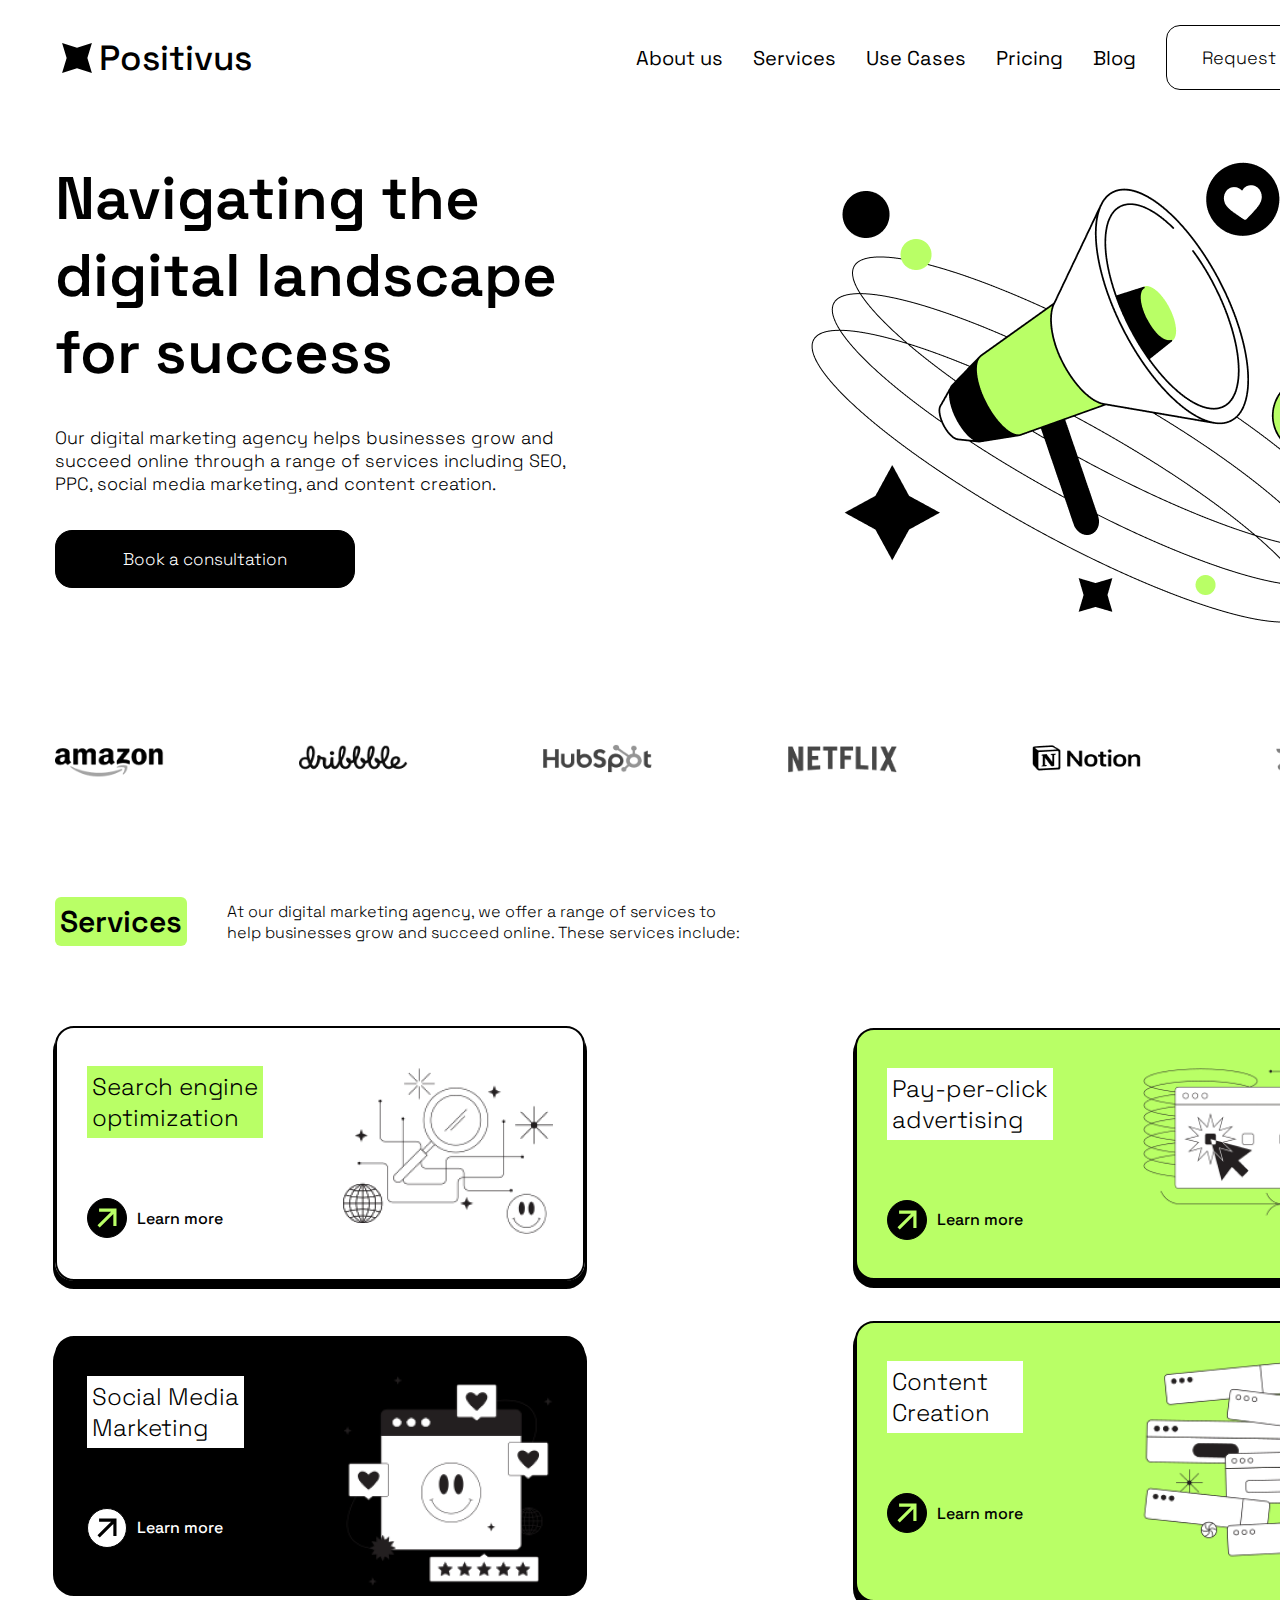
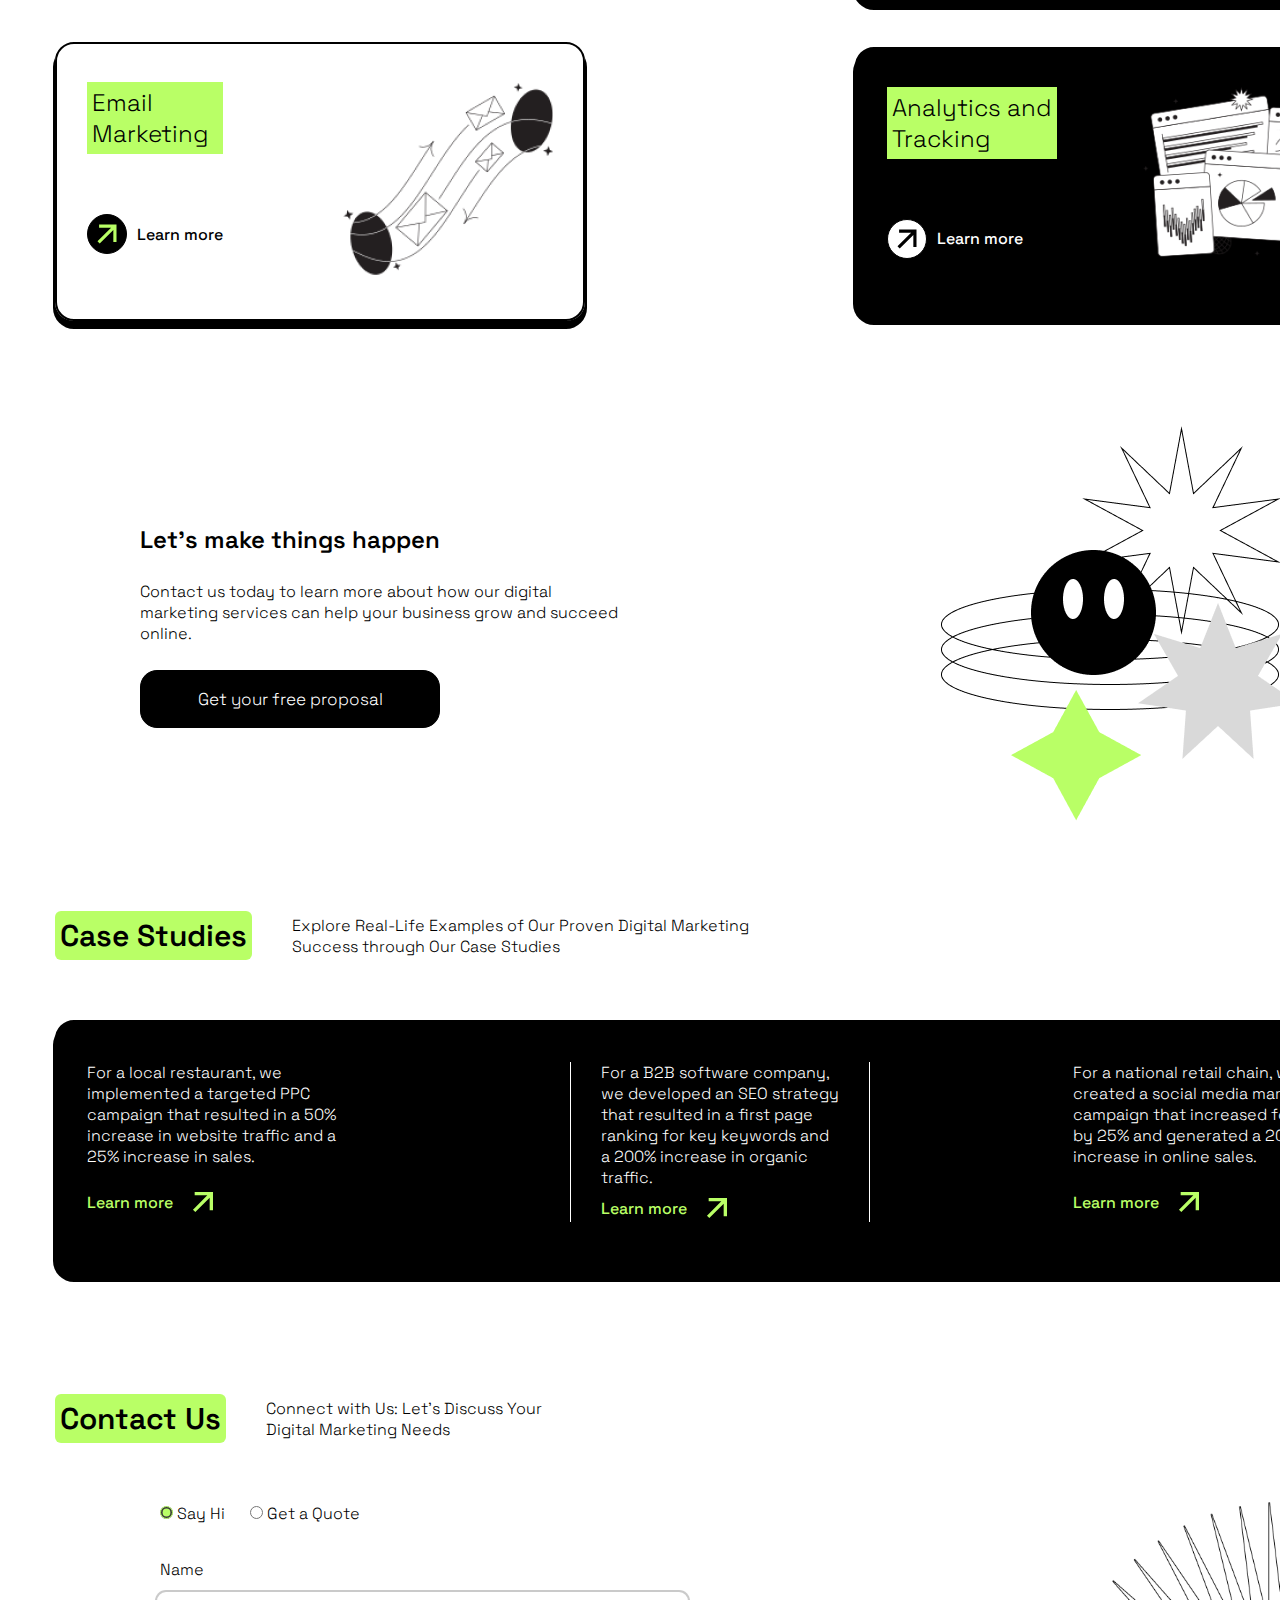
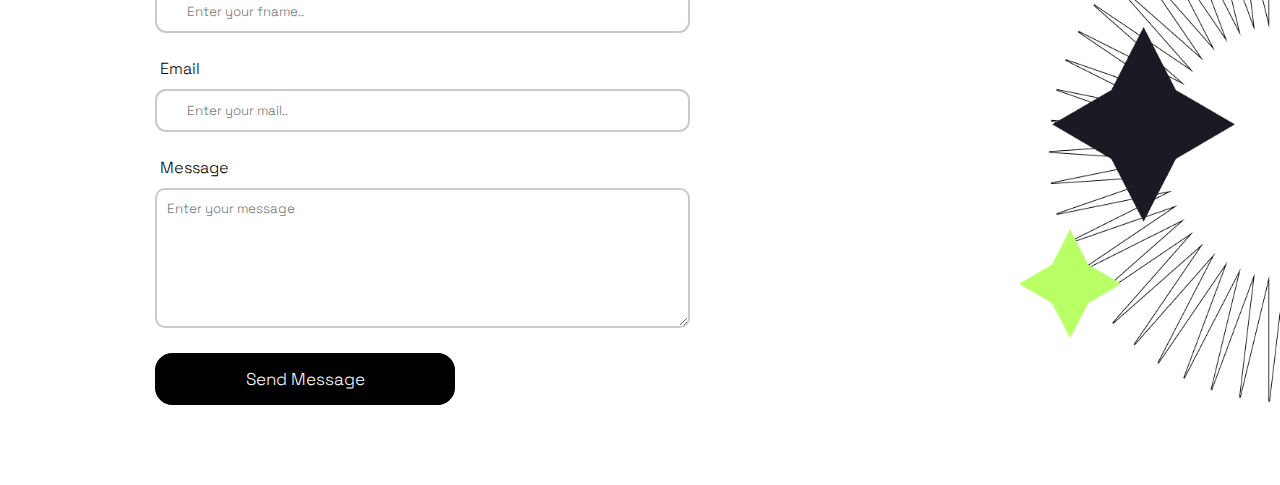
==== Css-task-2/index.html @ fca79519 "Today Created a static web design" ====
<!DOCTYPE html>
<html lang="en">
<head>
    <meta charset="UTF-8">
    <meta name="viewport" content="width=device-width, initial-scale=1.0">
    <title>Whitepeace</title>
    <link rel="stylesheet" href="./style.css">
</head>
<body>
    <main class="container">
    <header class="navbar">
        <div class="logo">
            <svg xmlns="http://www.w3.org/2000/svg" viewBox="0 0 24 24" fill="currentColor"><path d="M12 0.5L16 8L23.5 12L16 16L12 23.5L8 16L0.5 12L8 8L12 0.5Z"></path></svg>
            <h3>Positivus</h3></div>
    <nav class="nav-links">
        <a href="#about">About us</a>
        <a href="#services">Services</a>
        <a href="#casestudy">Use Cases</a>
        <a href="#">Pricing</a>
        <a href="#">Blog</a>
        <button class="nav-btn">Request a quote</button>
    </nav>
</header>
<section class="hero-section" id="about">
    <div class="hero-content">
        <h2>Navigating the <br> digital landscape <br> for success</h2>
        <p>Our digital marketing agency helps businesses grow and succeed online through a range of services including SEO, PPC, social media marketing, and content creation.</p>
        <button class="hero-btn">Book a consultation</button>
    </div>
    <div class="hero-img">
        <img src="./assets/Illustration.png" alt="reload-page">
    </div>
</section>
<section class="marquee-section">
<img src="./assets/Amazon.png" alt="reload-page">
<img src="./assets/dribble.png" alt="reload-page">
<img src="./assets/Hubspot.png" alt="reload-page">
<img src="./assets/Netflix.png" alt="reload-page">
<img src="./assets/Notion.png" alt="reload-page">
<img src="./assets/Zoom.png" alt="reload-page">
</section>
<section class="services-section"  id="services">
<div class="service-head">
    <h2>Services</h2>
    <h4>
        At our digital marketing agency, we offer a range of services to <br>
        help businesses grow and succeed online. These services include:
    </h4>
</div>  
<div class="service-card">
    <div class="card card-1">
        <div class="service-content">
            <h2>Search engine <br>
                optimization
            </h2>
            <div class="service-btns">
                <button class="service-btn"><svg xmlns="http://www.w3.org/2000/svg" viewBox="0 0 24 24" fill="#B9FF66" ><path d="M16.0037 9.41421L7.39712 18.0208L5.98291 16.6066L14.5895 8H7.00373V6H18.0037V17H16.0037V9.41421Z"></path></svg></button>
                <a href="#">Learn more</a>
            </div>
        </div>
        <div class="service-img">
            <img src="./assets/service-card-1.png" alt="reload-page">
        </div>
    </div>
    <div class="card card-2">
        <div class="service-content">
            <h2>Pay-per-click<br>
                advertising
            </h2>
            <div class="service-btns">
                <button class="service-btn"><svg xmlns="http://www.w3.org/2000/svg" viewBox="0 0 24 24" fill="#B9FF66" ><path d="M16.0037 9.41421L7.39712 18.0208L5.98291 16.6066L14.5895 8H7.00373V6H18.0037V17H16.0037V9.41421Z"></path></svg></button>
                <a href="#">Learn more</a>
            </div>
        </div>
        <div class="service-img">
            <img src="./assets/service-card-2.png" alt="reload-page">
        </div>
    </div>
    <div class="card card-3">
        <div class="service-content">
            <h2>Social Media<br>
                Marketing
            </h2>
            <div class="service-btns">
                <button class="service-btn"><svg xmlns="http://www.w3.org/2000/svg" viewBox="0 0 24 24" fill="black" ><path d="M16.0037 9.41421L7.39712 18.0208L5.98291 16.6066L14.5895 8H7.00373V6H18.0037V17H16.0037V9.41421Z"></path></svg></button>
                <a href="#">Learn more</a>
            </div>
        </div>
        <div class="service-img">
            <img src="./assets/service-card-3.png" alt="reload-page">
        </div>
    </div>
    <div class="card card-4">
        <div class="service-content">
            <h2>Content<br>
                Creation
            </h2>
            <div class="service-btns">
                <button class="service-btn"><svg xmlns="http://www.w3.org/2000/svg" viewBox="0 0 24 24" fill="#B9FF66" ><path d="M16.0037 9.41421L7.39712 18.0208L5.98291 16.6066L14.5895 8H7.00373V6H18.0037V17H16.0037V9.41421Z"></path></svg></button>
                <a href="#">Learn more</a>
            </div>
        </div>
        <div class="service-img">
            <img src="./assets/service-card-5.png" alt="reload-page">
        </div>
    </div>
    <div class="card card-5">
        <div class="service-content">
            <h2>Email<br>
                Marketing
            </h2>
            <div class="service-btns">
                <button class="service-btn"><svg xmlns="http://www.w3.org/2000/svg" viewBox="0 0 24 24" fill="#B9FF66" ><path d="M16.0037 9.41421L7.39712 18.0208L5.98291 16.6066L14.5895 8H7.00373V6H18.0037V17H16.0037V9.41421Z"></path></svg></button>
                <a href="#">Learn more</a>
            </div>
        </div>
        <div class="service-img">
            <img src="./assets/service-card-4.png" alt="reload-page">
        </div>
    </div>
    <div class="card card-6">
        <div class="service-content">
            <h2>Analytics and <br>
                Tracking
            </h2>
            <div class="service-btns">
                <button class="service-btn"><svg xmlns="http://www.w3.org/2000/svg" viewBox="0 0 24 24" ><path d="M16.0037 9.41421L7.39712 18.0208L5.98291 16.6066L14.5895 8H7.00373V6H18.0037V17H16.0037V9.41421Z"></path></svg></button>
                <a href="#">Learn more</a>
            </div>
        </div>
        <div class="service-img">
            <img src="./assets/service-card-6.png" alt="reload-page">
        </div>
    </div>
</div>  
</section>
<section class="proposal-section">
    <div class="proposal-content">
        <h2>Let’s make things happen</h2>
        <p>Contact us today to learn more about how our digital marketing services can help your business grow and succeed online.</p>
        <button class="proposal-btn">Get your free proposal</button>
    </div>
    <div class="proposal-img">
        <img src="./assets/proposal-img.png" alt="reload-page">
    </div>
</section>
<section class="case-study-section" id="casestudy">
    <div class="case-study-head">
        <h2>Case Studies</h2>
        <h4>
            Explore Real-Life Examples of Our Proven Digital Marketing <br>Success through Our Case Studies
        </h4>
    </div> 
    <div class="case-content">
            <div class="case case-1">
                <p>
                    For a local restaurant, we implemented a targeted PPC campaign that resulted in a 50% increase in website traffic and a 25% increase in sales.
                </p>
                <div class="case-btn-block">
                    <a href="#">Learn more</a>
                    <button class="case-btn"><svg xmlns="http://www.w3.org/2000/svg" viewBox="0 0 24 24" ><path d="M16.0037 9.41421L7.39712 18.0208L5.98291 16.6066L14.5895 8H7.00373V6H18.0037V17H16.0037V9.41421Z"></path></svg></button>
                </div>
            </div>
            <div class="case case-2">
                <p>
                    For a B2B software company, we developed an SEO strategy that resulted in a first page ranking for key keywords and a 200% increase in organic traffic.
                </p>
                <div class="case-btn-block">
                    <a href="#">Learn more</a>
                    <button class="case-btn"><svg xmlns="http://www.w3.org/2000/svg" viewBox="0 0 24 24" ><path d="M16.0037 9.41421L7.39712 18.0208L5.98291 16.6066L14.5895 8H7.00373V6H18.0037V17H16.0037V9.41421Z"></path></svg></button>
                </div>
            </div>
            <div class="case case-3">
                <p>
                    For a national retail chain, we created a social media marketing campaign that increased followers by 25% and generated a 20% increase in online sales.
                </p>
                <div class="case-btn-block">
                    <a href="#">Learn more</a>
                    <button class="case-btn"><svg xmlns="http://www.w3.org/2000/svg" viewBox="0 0 24 24" ><path d="M16.0037 9.41421L7.39712 18.0208L5.98291 16.6066L14.5895 8H7.00373V6H18.0037V17H16.0037V9.41421Z"></path></svg></button>
                </div>
            </div>
        </div>
    </div> 
</section>
<section class="contact-section">
    <div class="contact-content">
        <h2>Contact Us</h2>
        <h4>
            Connect with Us: Let's Discuss Your <br> Digital Marketing Needs
        </h4>
    </div> 
    <div class="form-box">
        <form action="" class="contact-form">
            <div class="radios-block">
                <label for="firstval">
                    <input type="radio" id="firstval" name="contact" checked>
                    Say Hi
                </label>
                <label for="secondval">
                    <input type="radio" id="secondval" name="contact">
                    Get a Quote
                </label>
            </div>
            <div class="fullname">
                <label for="firstname">Name</label>
                <input type="text" id="firstname" placeholder="Enter your fname.." required>
            </div>
            <div class="Email">
                <label for="email">Email</label>
                <input type="email" id="email" placeholder="Enter your mail.." required>
            </div>
            <div class="Message">
                <label for="message">Message</label>
                <textarea name="" cols="30" rows="10" placeholder="Enter your message" id="message" required></textarea >
            </div>
            <button type="submit" class="submit-btn">Send Message</button>
        </form>
        <div class="contact-img">
            <img src="./assets/Contact.png" alt="reload-page">
        </div>
    </div>
</section>
    </main>
</body>
</html>
---- Css-task-2/style.css ----
@import url('https://fonts.googleapis.com/css2?family=Space+Grotesk:wght@300..700&display=swap');

*{
    margin: 0;
    padding: 0;
    box-sizing: border-box;
    font-family: "Space Grotesk", serif;
    font-optical-sizing: auto;
    font-weight: 300;
    font-style: normal;
}

html,body{
    height: 100%;
    width: 100%;
    scroll-behavior: smooth;
}

.container{
    height: auto;
    width: 1440px;
    background-color: #2e2e2e;
    position: relative;
    margin: 0 auto;
}

/* ----- header section css ---------------- */

.navbar{
    position: static;
    top: 0;
    padding: 25px 55px;
    display: flex;
    justify-content: space-between;
    align-items: center;
    background-color: white;
    z-index: 100;
    content: "";
}

.logo{
    display: flex;
    align-items: center;
}

.logo svg{
    transform: rotate(45deg);
    width: 44px;
    height: 44px;
}

.logo h3{
    font-weight: 500;
    font-size: 35px;
}

.nav-links{
    display: flex;
    column-gap: 30px;
    align-items: center;
}

.nav-links a{
    text-decoration: none;
    color: black;
    font-weight: 400;
    cursor: pointer;
    position: relative;
    font-size: 20px;
}

.nav-links .nav-btn{
    cursor: pointer;
    outline: none;
    padding: 20px 35px;
    border-radius: 14px;
    border: 1px solid black;
    font-size: 18px;
    transition: 0.3s;
    background-color: transparent;
}

.nav-btn:hover{
    background-color: black;
    color: white;
}

.nav-links a:after{
    position: absolute;
    bottom: -15px;
    left: 0;
    content: '';
    height: 3px;
    width: 0;
    background-color: black;
    margin-top: 17px;
    border-radius: 13px;
}

.nav-links a:hover::after{
    animation: forwardline 0.3s ease forwards;
    width: 100%;
}

@keyframes forwardline {
0%{
    width: 0;
}
100%{
    width: 100%;
}
}

/* ----- hero section css ---------------- */

.hero-section{
    position: relative;
    padding: 35px 55px;
    background-color:white;
    display: flex;
    justify-content: space-between;
    align-items: flex-start;
    column-gap: 10px;
    flex-wrap: wrap;
}

.hero-content{
    /* border: 1px solid red; */
    display: flex;
    flex-direction: column;
    row-gap:35px;
    width: 40vw;
    padding-top: 10px;
}

.hero-content h2{
    font-size: 60px;
    font-weight: 600;
}

.hero-content p{
    font-size: 18px;
}

.hero-img{
    width: 31vw;
    display: flex;
    align-items: flex-start;
    justify-content: flex-end;
}

.hero-btn{
    cursor: pointer;
    outline: none;
    padding: 17px 20px;
    border-radius: 17px;
    border: 1px solid black;
    font-size: 17px;
    transition: 0.3s;
    background-color: black;
    color: white;
    width: 300px;
}

.hero-btn:hover{
    background-color: white;
    color: black;
}

/* ----- marquee section css ---------------- */

.marquee-section{
    position: relative;
    display: flex;
    padding:35px 55px ;
    justify-content: space-between;
    align-items: center;
    background-color:white
}

.marquee-section img{
    width: 8.5vw;
    filter: grayscale(1);
}

/* ----- services section css ---------------- */

.services-section{
    padding: 80px 55px 20px 55px;
    background-color: white;
}

.service-head{
    display: flex;
    justify-content: flex-start;
    column-gap: 40px;
    align-items: center;
}

.service-head > h2:first-child{
    background-color: #B9FF66;
    padding: 5px;
    border-radius: 6px;
    font-size: 30px;
    font-weight: 600;
}

.service-card{
    padding: 80px 0;
    display: flex;
    justify-content: space-between;
    align-items: center;
    flex-wrap: wrap;
    row-gap: 40px;
}

.card{
        padding: 38px 30px;
        width: 530px;
        border-radius: 19px;
        display: flex;
        justify-content: space-between;
        align-items: flex-start;
        border: 2px solid black;
        column-gap: 50px;
        box-shadow: 0px 6px 0px 2px rgba(0,0,0,1);
}

.service-content h2{
    background-color: #B9FF66;
    padding: 5px;
}

.service-btns{
    margin-top: 60px;
    display: flex;
    justify-content: flex-start;
    align-items: center;
    column-gap: 10px;
}

.service-btn{
    border-radius: 50%;
    background-color: #000000;
    color: #B9FF66;
    height: 40px;
    width: 40px;
    border: 1px solid black;
}

.service-btn:hover svg{
    background-color: #B9FF66;
    fill: #000000;
    border-radius: 50%;
    z-index: 20;
}

.service-btns a {
    color: black;
    text-decoration: none;
    font-weight: 500;
}

.service-btns a:hover{
    text-decoration: underline;
}

.card-2{
    background-color: #B9FF66;
}

.card-2 .service-content h2{ 
    background-color: white;
    color: black;
}

.card-3{
    background-color: #000000;
}

.card-3 .service-content h2{ 
    background-color: white;
    color: black;
}

.card-3 .service-btns .service-btn{
    background-color: white;
    fill: black;
    color: #000000;
}

.card-3 .service-btns .service-btn:hover svg{
    background-color: black;
    fill:white;
}

.card-3  .service-btns a {
    color: white
}

.card-3 .service-btns a:hover{
    text-decoration: underline;
}

.card-3 .service-img {
    height:170px;
}

.card-4{
    background-color: #B9FF66;
}

.card-4 .service-content h2{ 
    background-color: white;
    color: black;
}


.card-6{
    background-color: #000000;
}

.card-6 .service-content h2{ 
    background-color: #B9FF66;
    color: black;
}

.card-6 .service-btns .service-btn{
    background-color: white;
    fill: black;
    color: #000000;
}

.card-6 .service-btns .service-btn:hover svg{
    background-color: black;
    fill:white;
}

.card-6  .service-btns a {
    color: white
}

.card-6 .service-btns a:hover{
    text-decoration: underline;
}

.card-6 .service-img {
    height:190px;
}

/* ----- proposal section css ---------------- */

.proposal-section{
    padding: 5px 140px;
    display: flex;
    justify-content: space-between;
    align-items: center;
    flex-wrap: wrap;
    background-color: white;
}

.proposal-content{
    width: 520px;
    display: flex;
    row-gap: 26px;
    flex-direction: column;
    align-items:flex-start;
}

.proposal-content h2{
    font-weight: 600;
}

.proposal-content p{
    padding-right: 30px;
}

.proposal-btn{
    cursor: pointer;
    outline: none;
    padding: 17px 20px;
    border-radius: 17px;
    border: 1px solid black;
    font-size: 17px;
    transition: 0.3s;
    background-color: black;
    color: white;
    width: 300px;
}

.proposal-btn:hover{
    background-color: white;
    color: black;
}

/* ----- case-study section css ---------------- */

.case-study-section{
    padding: 80px 55px 40px 55px;
    background-color: white;
    width: 100%;
}

.case-study-head{
    display: flex;
    justify-content: flex-start;
    column-gap: 40px;
    align-items: center;
}

.case-study-head > h2:first-child{
    background-color: #B9FF66;
    padding: 5px;
    border-radius: 6px;
    font-size: 30px;
    font-weight: 600;
}


.case-study-section .case-content{
    margin-top: 60px;
    padding: 40px 30px 50px 30px;
    width: 100%;
    border-radius: 19px;
    display: flex;
    justify-content: space-between;
    align-items: flex-start;
    border: 2px solid black;
    background-color: #000000;
    column-gap: 10px;
    box-shadow: 0px 6px 0px 2px rgba(0,0,0,1);
    flex-wrap: wrap;
}

.case{
    height: 160px;
    width: 280px;
    display: flex;
    flex-direction: column;
    align-items: flex-start;
    justify-content: space-between;
}

.case p{
    color: white;
}

.case-btn-block{
    display: flex;
    justify-content: flex-start;
    align-items: center;
    column-gap: 10px;
    align-self: flex-start;
}

.case-btn-block .case-btn{
    height: 40px;
    width: 40px;
    background-color: transparent;
    border: none;
    outline: none;
}

.case-btn-block .case-btn svg {
    fill: #B9FF66;
}


.case-btn-block .case-btn:hover svg{
    fill: white;
}

.case-btn-block a {
    color:#B9FF66;
    text-decoration: none;
    font-weight: 500;
}

.case-btn-block a:hover{
    text-decoration: underline;
    color: white;
}

.case-2 {
    width: 300px;
    padding: 0px 30px;
    border-left: 1px solid white;
    border-right: 1px solid white;
}

/* ----- contact section css ---------------- */

.contact-section
{
    padding: 80px 55px 20px 55px;
    background-color: white;
}

.contact-content{
    display: flex;
    justify-content: flex-start;
    column-gap: 40px;
    align-items: center;
}

.contact-content > h2{
    background-color: #B9FF66;
    padding: 5px;
    border-radius: 6px;
    font-size: 30px;
    font-weight: 600;
}

.form-box{
    width: 100%;
    padding: 30px 70px;
    display: flex;
    justify-content: space-between;
    align-items: center;
    flex-wrap: wrap;
    background-color: white;
}

.contact-form{
    padding: 30px;
    display: flex;
    flex-direction: column;
    row-gap: 25px;
    width: 50%;
}

.radios-block{
    display: flex;
    width: 100%;
    align-items: flex-start;
    column-gap: 20px;
}

label input {
    accent-color: #B9FF66;
}

label{
    margin-bottom: 10px;
    margin-left: 5px;
}

.fullname,.Email,.Message{
    width: 100%;
}


input[type='text']{
    padding: 11px 30px;
    border-radius: 11px;
    outline: none;
    border:2.5px solid rgba(128, 128, 128, 0.418);
    width: 100%;
    margin-top: 10px;
}

input[type='email']{
    padding: 11px 30px;
    border-radius: 11px;
    outline: none;
    border:2.5px solid rgba(128, 128, 128, 0.418);
    width: 100%;
    margin-top: 10px;
}

.Message{
    display: flex;
    flex-direction: column;
}

#message{
    height: 140px;
    padding: 10px;
    border:2.5px solid rgba(128, 128, 128, 0.418);
    outline: none;
    border-radius: 10px;
}

.submit-btn{
    cursor: pointer;
    outline: none;
    padding: 14px 20px;
    border-radius: 17px;
    border: 1px solid black;
    font-size: 17px;
    transition: 0.3s;
    background-color: black;
    color: white;
    width: 300px;
}

.submit-btn:hover{
    background-color: white;
    color: black;
}

.contact-img{
    width: 40%;
    /* border: 2px solid red; */
}

.contact-img img{
    margin-left: 180px;
    height: 500px;
    width: 500px;
}
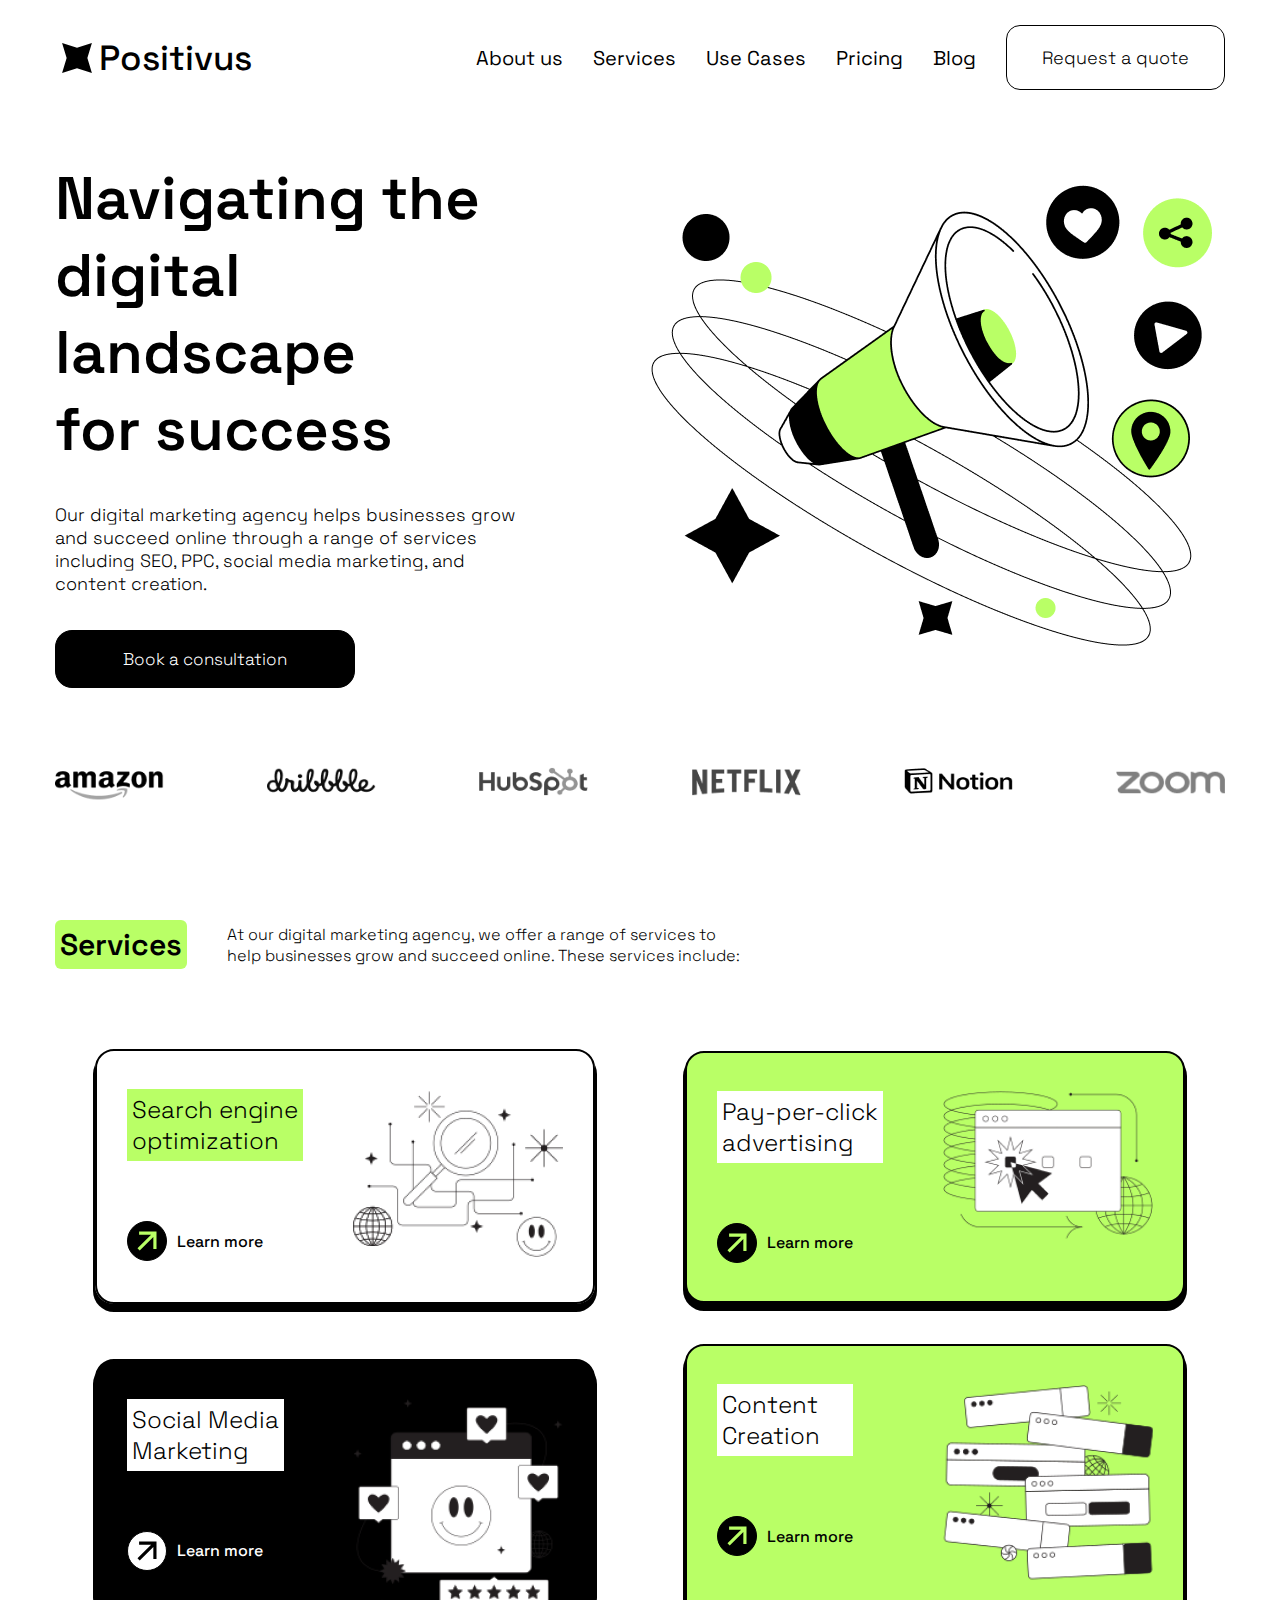
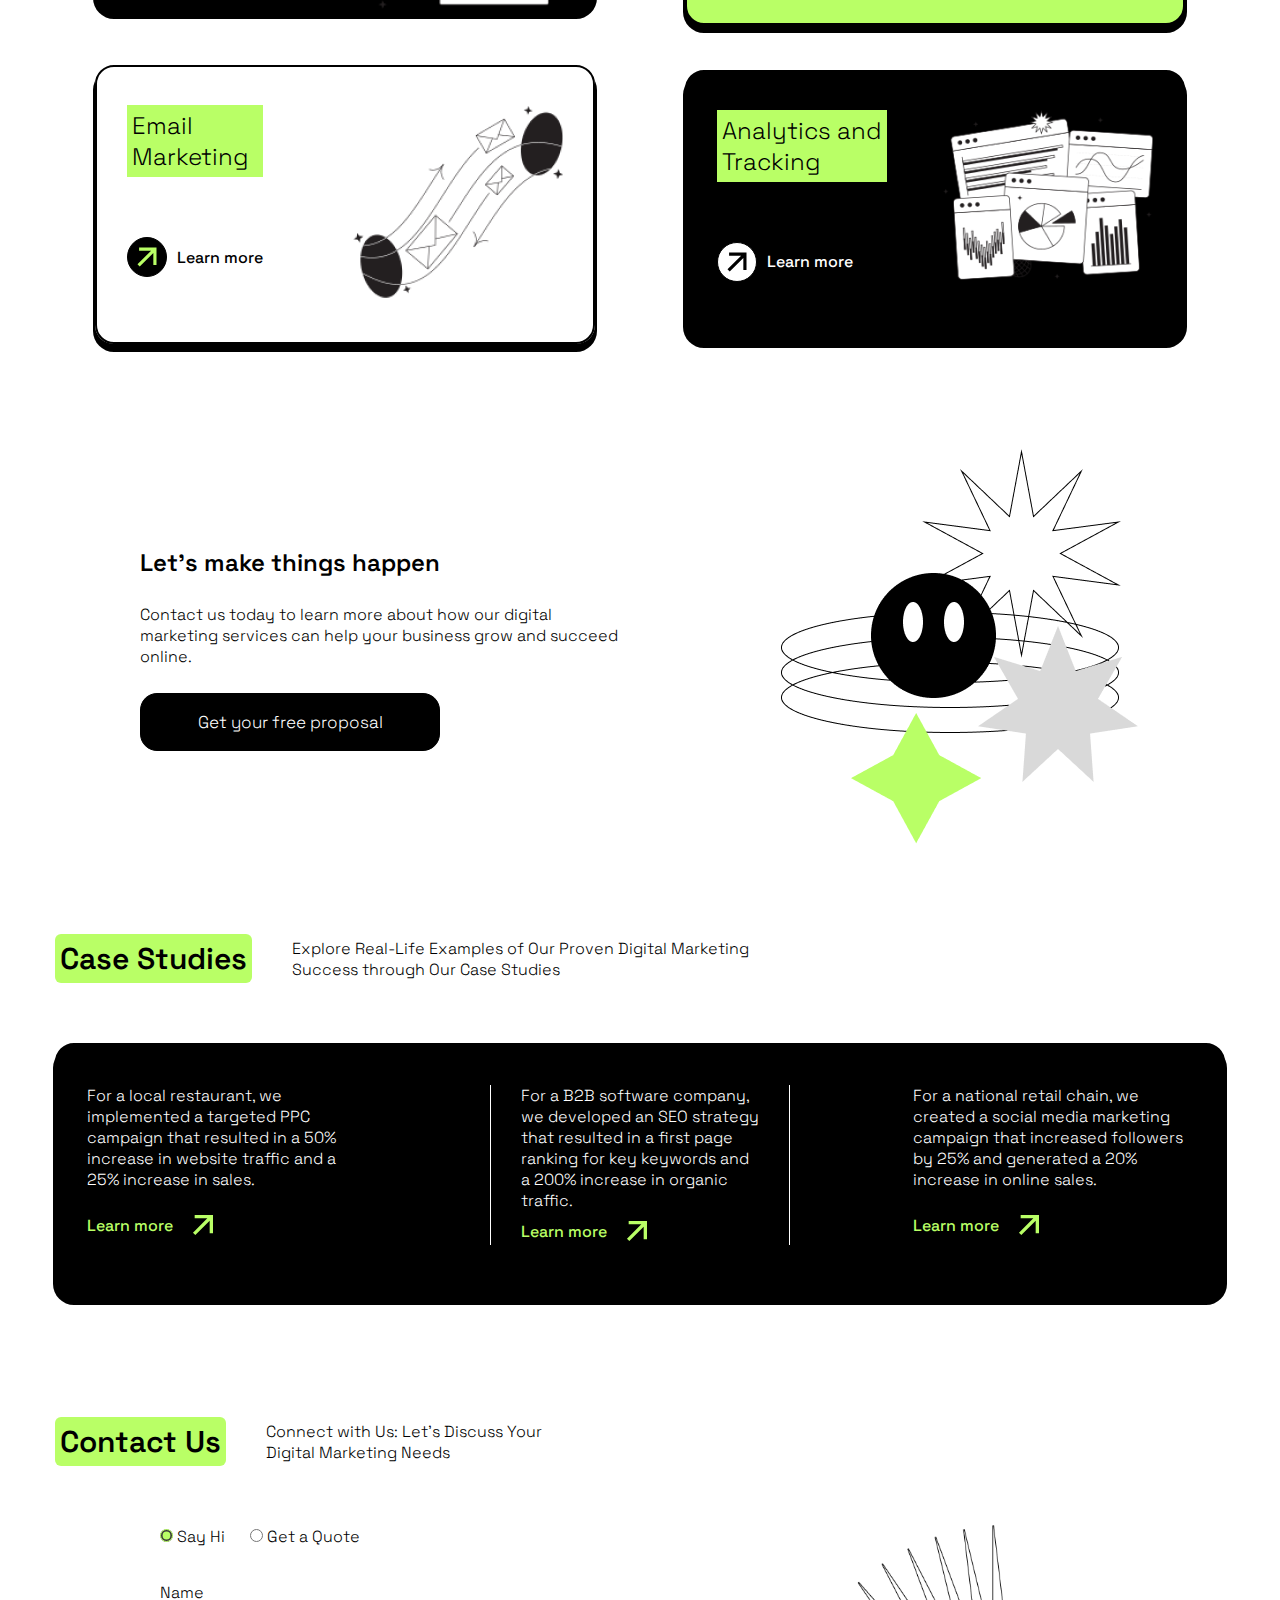
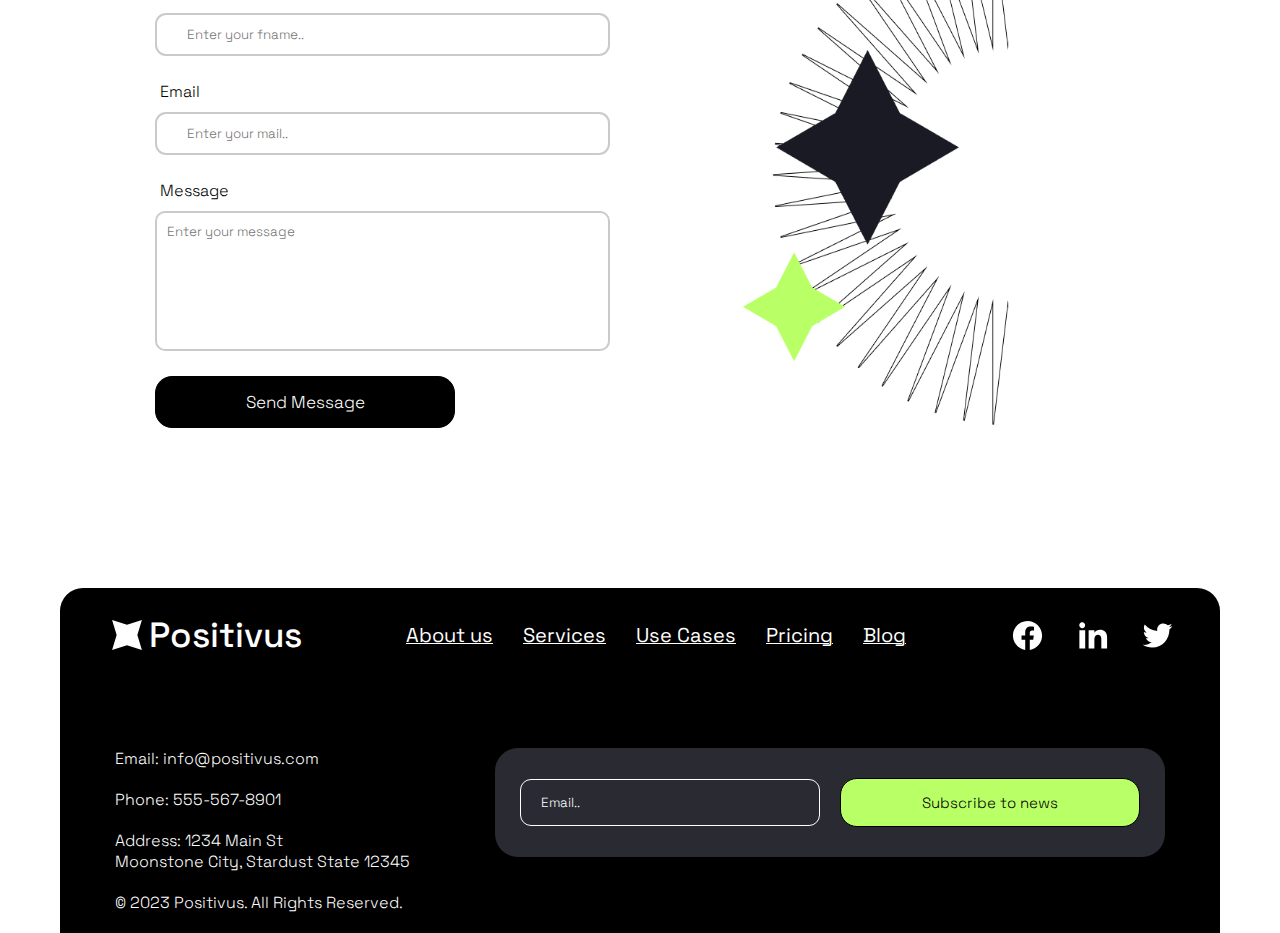
==== commit 6841217e: "today i make site responsive" ====
--- a/Css-task-2/index.html
+++ b/Css-task-2/index.html
@@ -19,6 +19,7 @@
         <a href="#">Pricing</a>
         <a href="#">Blog</a>
         <button class="nav-btn">Request a quote</button>
+        <svg xmlns="http://www.w3.org/2000/svg" viewBox="0 0 24 24" fill="currentColor"><path d="M3 4H21V6H3V4ZM9 11H21V13H9V11ZM3 18H21V20H3V18Z"></path></svg>
     </nav>
 </header>
 <section class="hero-section" id="about">
@@ -211,7 +212,7 @@
             </div>
             <div class="Message">
                 <label for="message">Message</label>
-                <textarea name="" cols="30" rows="10" placeholder="Enter your message" id="message" required></textarea >
+                <textarea name="" cols="30" rows="10" placeholder="Enter your message" id="message" required ></textarea >
             </div>
             <button type="submit" class="submit-btn">Send Message</button>
         </form>
@@ -220,6 +221,49 @@
         </div>
     </div>
 </section>
+<footer class="footer-section">
+    <div class="footer-content">
+        <div class="footer-link-block">
+                <div class="logo">
+                    <svg xmlns="http://www.w3.org/2000/svg" viewBox="0 0 24 24" fill="currentColor"><path d="M12 0.5L16 8L23.5 12L16 16L12 23.5L8 16L0.5 12L8 8L12 0.5Z"></path></svg>
+                    <h3>Positivus</h3>
+                </div>
+                <nav class="footer-links">
+                    <a href="#about">About us</a>
+                    <a href="#services">Services</a>
+                    <a href="#casestudy">Use Cases</a>
+                    <a href="#">Pricing</a>
+                    <a href="#">Blog</a>
+                </nav>
+                <div class="footer-media">
+                    <svg xmlns="http://www.w3.org/2000/svg" viewBox="0 0 24 24" fill="currentColor"><path d="M12.001 2C6.47813 2 2.00098 6.47715 2.00098 12C2.00098 16.9913 5.65783 21.1283 10.4385 21.8785V14.8906H7.89941V12H10.4385V9.79688C10.4385 7.29063 11.9314 5.90625 14.2156 5.90625C15.3097 5.90625 16.4541 6.10156 16.4541 6.10156V8.5625H15.1931C13.9509 8.5625 13.5635 9.33334 13.5635 10.1242V12H16.3369L15.8936 14.8906H13.5635V21.8785C18.3441 21.1283 22.001 16.9913 22.001 12C22.001 6.47715 17.5238 2 12.001 2Z"></path></svg>
+                    <svg xmlns="http://www.w3.org/2000/svg" viewBox="0 0 24 24" fill="currentColor"><path d="M6.94048 4.99993C6.94011 5.81424 6.44608 6.54702 5.69134 6.85273C4.9366 7.15845 4.07187 6.97605 3.5049 6.39155C2.93793 5.80704 2.78195 4.93715 3.1105 4.19207C3.43906 3.44699 4.18654 2.9755 5.00048 2.99993C6.08155 3.03238 6.94097 3.91837 6.94048 4.99993ZM7.00048 8.47993H3.00048V20.9999H7.00048V8.47993ZM13.3205 8.47993H9.34048V20.9999H13.2805V14.4299C13.2805 10.7699 18.0505 10.4299 18.0505 14.4299V20.9999H22.0005V13.0699C22.0005 6.89993 14.9405 7.12993 13.2805 10.1599L13.3205 8.47993Z"></path></svg>
+                    <svg xmlns="http://www.w3.org/2000/svg" viewBox="0 0 24 24" fill="currentColor"><path d="M22.2125 5.65605C21.4491 5.99375 20.6395 6.21555 19.8106 6.31411C20.6839 5.79132 21.3374 4.9689 21.6493 4.00005C20.8287 4.48761 19.9305 4.83077 18.9938 5.01461C18.2031 4.17106 17.098 3.69303 15.9418 3.69434C13.6326 3.69434 11.7597 5.56661 11.7597 7.87683C11.7597 8.20458 11.7973 8.52242 11.8676 8.82909C8.39047 8.65404 5.31007 6.99005 3.24678 4.45941C2.87529 5.09767 2.68005 5.82318 2.68104 6.56167C2.68104 8.01259 3.4196 9.29324 4.54149 10.043C3.87737 10.022 3.22788 9.84264 2.64718 9.51973C2.64654 9.5373 2.64654 9.55487 2.64654 9.57148C2.64654 11.5984 4.08819 13.2892 6.00199 13.6731C5.6428 13.7703 5.27232 13.8194 4.90022 13.8191C4.62997 13.8191 4.36771 13.7942 4.11279 13.7453C4.64531 15.4065 6.18886 16.6159 8.0196 16.6491C6.53813 17.8118 4.70869 18.4426 2.82543 18.4399C2.49212 18.4402 2.15909 18.4205 1.82812 18.3811C3.74004 19.6102 5.96552 20.2625 8.23842 20.2601C15.9316 20.2601 20.138 13.8875 20.138 8.36111C20.138 8.1803 20.1336 7.99886 20.1256 7.81997C20.9443 7.22845 21.651 6.49567 22.2125 5.65605Z"></path></svg>
+                </div>
+        </div>
+        <div class="footer-info-block">
+            <div class="footer-info">
+                <p>
+                    Email: info@positivus.com
+                </p>
+                <p>
+                    Phone: 555-567-8901
+                </p>
+                <p>
+                    Address: 1234 Main St <br>
+                    Moonstone City, Stardust State 12345
+                </p>
+                <p>
+                    © 2023 Positivus. All Rights Reserved.
+                </p>
+            </div>
+            <div class="footer-form">
+                <input type="email" placeholder="Email..">
+                <button type="submit" class="footer-btn">Subscribe to news</button>
+            </div>
+        </div>
+    </div>
+</footer>
     </main>
 </body>
 </html>--- a/Css-task-2/style.css
+++ b/Css-task-2/style.css
@@ -1,611 +1,1494 @@
-@import url('https://fonts.googleapis.com/css2?family=Space+Grotesk:wght@300..700&display=swap');
-
-*{
-    margin: 0;
-    padding: 0;
-    box-sizing: border-box;
-    font-family: "Space Grotesk", serif;
-    font-optical-sizing: auto;
-    font-weight: 300;
-    font-style: normal;
-}
-
-html,body{
+@import url("https://fonts.googleapis.com/css2?family=Space+Grotesk:wght@300..700&display=swap");
+
+* {
+  margin: 0;
+  padding: 0;
+  box-sizing: border-box;
+  font-family: "Space Grotesk", serif;
+  font-optical-sizing: auto;
+  font-weight: 300;
+  font-style: normal;
+}
+
+html,
+body {
+  height: 100%;
+  width: 100%;
+  scroll-behavior: smooth;
+}
+
+.container {
+  height: auto;
+  max-width: 1440px;
+  position: relative;
+  margin: 0 auto;
+}
+
+/* ----- header section css ---------------- */
+
+.navbar {
+  position: sticky;
+  top: 0;
+  padding: 25px 55px;
+  display: flex;
+  justify-content: space-between;
+  align-items: center;
+  background-color: white;
+  z-index: 100;
+  content: "";
+}
+
+.logo {
+  display: flex;
+  align-items: center;
+}
+
+.logo svg {
+  transform: rotate(45deg);
+  width: 44px;
+  height: 44px;
+}
+
+.logo h3 {
+  font-weight: 500;
+  font-size: 35px;
+}
+
+.nav-links {
+  display: flex;
+  column-gap: 30px;
+  align-items: center;
+}
+
+.nav-links a {
+  text-decoration: none;
+  color: black;
+  font-weight: 400;
+  cursor: pointer;
+  position: relative;
+  font-size: 20px;
+}
+
+.nav-links .nav-btn {
+  cursor: pointer;
+  outline: none;
+  padding: 20px 35px;
+  border-radius: 14px;
+  border: 1px solid black;
+  font-size: 18px;
+  transition: 0.3s;
+  background-color: transparent;
+}
+
+.nav-btn:hover {
+  background-color: black;
+  color: white;
+}
+
+.nav-links svg {
+  width: 44px;
+  height: 44px;
+  display: none;
+}
+
+.nav-links a:after {
+  position: absolute;
+  bottom: -15px;
+  left: 0;
+  content: "";
+  height: 3px;
+  width: 0;
+  background-color: black;
+  margin-top: 17px;
+  border-radius: 13px;
+}
+
+.nav-links a:hover::after {
+  animation: forwardline 0.3s ease forwards;
+  width: 100%;
+}
+
+@keyframes forwardline {
+  0% {
+    width: 0;
+  }
+  100% {
+    width: 100%;
+  }
+}
+
+/* ----- hero section css ---------------- */
+
+.hero-section {
+  position: relative;
+  padding: 35px 55px;
+  background-color: white;
+  display: flex;
+  justify-content: space-between;
+  align-items: flex-start;
+  column-gap: 20px;
+  flex-wrap: wrap-reverse;
+  width: 100%;
+}
+
+.hero-content {
+  /* border: 1px solid red; */
+  display: flex;
+  flex-direction: column;
+  row-gap: 35px;
+  width: 40%;
+  padding-top: 10px;
+}
+
+.hero-content h2 {
+  font-size: 60px;
+  font-weight: 600;
+}
+
+.hero-content p {
+  font-size: 18px;
+}
+
+.hero-img {
+  width: 35%;
+  display: flex;
+  align-items: flex-start;
+  justify-content: flex-end;
+}
+
+.hero-btn {
+  cursor: pointer;
+  outline: none;
+  padding: 17px 20px;
+  border-radius: 17px;
+  border: 1px solid black;
+  font-size: 17px;
+  transition: 0.3s;
+  background-color: black;
+  color: white;
+  width: 300px;
+}
+
+.hero-btn:hover {
+  background-color: white;
+  color: black;
+}
+
+/* ----- marquee section css ---------------- */
+
+.marquee-section {
+  position: relative;
+  display: flex;
+  padding: 35px 55px;
+  justify-content: space-between;
+  align-items: center;
+  background-color: white;
+}
+
+.marquee-section img {
+  width: 8.5vw;
+  filter: grayscale(1);
+}
+
+/* ----- services section css ---------------- */
+
+.services-section {
+  padding: 80px 55px 20px 55px;
+  background-color: white;
+}
+
+.service-head {
+  display: flex;
+  justify-content: flex-start;
+  column-gap: 40px;
+  align-items: center;
+}
+
+.service-head > h2:first-child {
+  background-color: #b9ff66;
+  padding: 5px;
+  border-radius: 6px;
+  font-size: 30px;
+  font-weight: 600;
+}
+
+.service-card {
+  padding: 80px 0;
+  display: flex;
+  justify-content: center;
+  column-gap: 10vh;
+  align-items: center;
+  flex-wrap: wrap;
+  row-gap: 40px;
+}
+
+.card {
+  padding: 38px 30px;
+  width: 500px;
+  border-radius: 19px;
+  display: flex;
+  justify-content: space-between;
+  align-items: flex-start;
+  border: 2px solid black;
+  column-gap: 50px;
+  box-shadow: 0px 6px 0px 2px rgba(0, 0, 0, 1);
+}
+
+.service-content h2 {
+  background-color: #b9ff66;
+  padding: 5px;
+}
+
+.service-btns {
+  margin-top: 60px;
+  display: flex;
+  justify-content: flex-start;
+  align-items: center;
+  column-gap: 10px;
+}
+
+.service-btn {
+  border-radius: 50%;
+  background-color: #000000;
+  color: #b9ff66;
+  height: 40px;
+  width: 40px;
+  border: 1px solid black;
+}
+
+.service-btn:hover svg {
+  background-color: #b9ff66;
+  fill: #000000;
+  border-radius: 50%;
+  z-index: 20;
+}
+
+.service-btns a {
+  color: black;
+  text-decoration: none;
+  font-weight: 500;
+}
+
+.service-btns a:hover {
+  text-decoration: underline;
+}
+
+.card-2 {
+  background-color: #b9ff66;
+}
+
+.card-2 .service-content h2 {
+  background-color: white;
+  color: black;
+}
+
+.card-3 {
+  background-color: #000000;
+}
+
+.card-3 .service-content h2 {
+  background-color: white;
+  color: black;
+}
+
+.card-3 .service-btns .service-btn {
+  background-color: white;
+  fill: black;
+  color: #000000;
+}
+
+.card-3 .service-btns .service-btn:hover svg {
+  background-color: black;
+  fill: white;
+}
+
+.card-3 .service-btns a {
+  color: white;
+}
+
+.card-3 .service-btns a:hover {
+  text-decoration: underline;
+}
+
+.card-3 .service-img {
+  height: 170px;
+}
+
+.card-4 {
+  background-color: #b9ff66;
+}
+
+.card-4 .service-content h2 {
+  background-color: white;
+  color: black;
+}
+
+.card-6 {
+  background-color: #000000;
+}
+
+.card-6 .service-content h2 {
+  background-color: #b9ff66;
+  color: black;
+}
+
+.card-6 .service-btns .service-btn {
+  background-color: white;
+  fill: black;
+  color: #000000;
+}
+
+.card-6 .service-btns .service-btn:hover svg {
+  background-color: black;
+  fill: white;
+}
+
+.card-6 .service-btns a {
+  color: white;
+}
+
+.card-6 .service-btns a:hover {
+  text-decoration: underline;
+}
+
+.card-6 .service-img {
+  height: 190px;
+}
+
+/* ----- proposal section css ---------------- */
+
+.proposal-section {
+  padding: 5px 140px;
+  display: flex;
+  justify-content: space-between;
+  align-items: center;
+  flex-wrap: wrap;
+  background-color: white;
+}
+
+.proposal-content {
+  width: 520px;
+  display: flex;
+  row-gap: 26px;
+  flex-direction: column;
+  align-items: flex-start;
+}
+
+.proposal-content h2 {
+  font-weight: 600;
+}
+
+.proposal-content p {
+  padding-right: 30px;
+}
+
+.proposal-btn {
+  cursor: pointer;
+  outline: none;
+  padding: 17px 20px;
+  border-radius: 17px;
+  border: 1px solid black;
+  font-size: 17px;
+  transition: 0.3s;
+  background-color: black;
+  color: white;
+  width: 300px;
+}
+
+.proposal-btn:hover {
+  background-color: white;
+  color: black;
+}
+
+/* ----- case-study section css ---------------- */
+
+.case-study-section {
+  padding: 80px 55px 40px 55px;
+  background-color: white;
+  width: 100%;
+}
+
+.case-study-head {
+  display: flex;
+  justify-content: flex-start;
+  column-gap: 40px;
+  align-items: center;
+}
+
+.case-study-head > h2:first-child {
+  background-color: #b9ff66;
+  padding: 5px;
+  border-radius: 6px;
+  font-size: 30px;
+  font-weight: 600;
+}
+
+.case-study-section .case-content {
+  margin-top: 60px;
+  padding: 40px 30px 50px 30px;
+  width: 100%;
+  border-radius: 19px;
+  display: flex;
+  justify-content: space-between;
+  align-items: flex-start;
+  border: 2px solid black;
+  background-color: #000000;
+  column-gap: 10px;
+  box-shadow: 0px 6px 0px 2px rgba(0, 0, 0, 1);
+  flex-wrap: wrap;
+}
+
+.case {
+  height: 160px;
+  width: 280px;
+  display: flex;
+  flex-direction: column;
+  align-items: flex-start;
+  justify-content: space-between;
+}
+
+.case p {
+  color: white;
+}
+
+.case-btn-block {
+  display: flex;
+  justify-content: flex-start;
+  align-items: center;
+  column-gap: 10px;
+  align-self: flex-start;
+}
+
+.case-btn-block .case-btn {
+  height: 40px;
+  width: 40px;
+  background-color: transparent;
+  border: none;
+  outline: none;
+}
+
+.case-btn-block .case-btn svg {
+  fill: #b9ff66;
+}
+
+.case-btn-block .case-btn:hover svg {
+  fill: white;
+}
+
+.case-btn-block a {
+  color: #b9ff66;
+  text-decoration: none;
+  font-weight: 500;
+}
+
+.case-btn-block a:hover {
+  text-decoration: underline;
+  color: white;
+}
+
+.case-2 {
+  width: 300px;
+  padding: 0px 30px;
+  border-left: 1px solid white;
+  border-right: 1px solid white;
+}
+
+/* ----- contact section css ---------------- */
+
+.contact-section {
+  padding: 80px 55px 20px 55px;
+  background-color: white;
+}
+
+.contact-content {
+  display: flex;
+  justify-content: flex-start;
+  column-gap: 40px;
+  align-items: center;
+}
+
+.contact-content > h2 {
+  background-color: #b9ff66;
+  padding: 5px;
+  border-radius: 6px;
+  font-size: 30px;
+  font-weight: 600;
+}
+
+.form-box {
+  width: 100%;
+  padding: 30px 70px;
+  display: flex;
+  justify-content: space-between;
+  align-items: center;
+  flex-wrap: wrap;
+  background-color: white;
+}
+
+.contact-form {
+  padding: 30px;
+  display: flex;
+  flex-direction: column;
+  row-gap: 25px;
+  width: 50%;
+}
+
+.radios-block {
+  display: flex;
+  width: 100%;
+  align-items: flex-start;
+  column-gap: 20px;
+}
+
+label input {
+  accent-color: #b9ff66;
+}
+
+label {
+  margin-bottom: 10px;
+  margin-left: 5px;
+}
+
+.fullname,
+.Email,
+.Message {
+  width: 100%;
+}
+
+input[type="text"] {
+  padding: 11px 30px;
+  border-radius: 11px;
+  outline: none;
+  border: 2.5px solid rgba(128, 128, 128, 0.418);
+  width: 100%;
+  margin-top: 10px;
+}
+
+input[type="email"] {
+  padding: 11px 30px;
+  border-radius: 11px;
+  outline: none;
+  border: 2.5px solid rgba(128, 128, 128, 0.418);
+  width: 100%;
+  margin-top: 10px;
+}
+
+.Message {
+  display: flex;
+  flex-direction: column;
+}
+
+#message {
+  height: 140px;
+  padding: 10px;
+  border: 2.5px solid rgba(128, 128, 128, 0.418);
+  outline: none;
+  border-radius: 10px;
+  resize: none;
+}
+
+.submit-btn {
+  cursor: pointer;
+  outline: none;
+  padding: 14px 20px;
+  border-radius: 17px;
+  border: 1px solid black;
+  font-size: 17px;
+  transition: 0.3s;
+  background-color: black;
+  color: white;
+  width: 300px;
+}
+
+.submit-btn:hover {
+  background-color: white;
+  color: black;
+}
+
+.contact-img {
+  width: 40%;
+  /* border: 2px solid red; */
+}
+
+.contact-img img {
+  /* margin-left: 180px; */
+  height: 500px;
+  width: 500px;
+}
+
+/* ----- footer section css ---------------- */
+
+.footer-section {
+  padding: 80px 60px 0px 60px;
+}
+
+.footer-content {
+  background-color: #000000;
+  color: white;
+  border-top-left-radius: 23px;
+  border-top-right-radius: 23px;
+  width: 100%;
+  display: flex;
+  flex-direction: column;
+  row-gap: 66px;
+}
+
+.footer-link-block {
+  padding: 25px 45px;
+  display: flex;
+  justify-content: space-between;
+  align-items: center;
+}
+
+.footer-links {
+  display: flex;
+  column-gap: 30px;
+  align-items: center;
+}
+
+.footer-links a {
+  text-decoration: none;
+  color: white;
+  font-weight: 400;
+  cursor: pointer;
+  position: relative;
+  font-size: 20px;
+  text-decoration: 1px white underline;
+}
+
+.footer-media {
+  display: flex;
+  column-gap: 30px;
+  align-items: center;
+}
+
+.footer-media svg {
+  height: 35px;
+  width: 35px;
+}
+
+.footer-info-block {
+  padding: 0px 55px 20px 55px;
+  display: flex;
+  align-items: flex-start;
+  justify-content: space-between;
+}
+
+.footer-info {
+  display: flex;
+  flex-direction: column;
+  align-items: flex-start;
+  row-gap: 20px;
+}
+
+.footer-form {
+  background-color: #292a32;
+  border-radius: 23px;
+  padding: 30px 25px;
+  display: flex;
+  align-items: center;
+
+  column-gap: 20px;
+}
+
+.footer-form input {
+  width: 300px;
+  padding: 14px 20px;
+  background-color: transparent;
+  color: white;
+  border: 1px solid white;
+  outline: none;
+  margin-top: 0px;
+}
+
+.footer-form input::placeholder {
+  color: white;
+}
+
+.footer-btn {
+  cursor: pointer;
+  outline: none;
+  padding: 14px 20px;
+  border-radius: 17px;
+  border: 1px solid black;
+  font-size: 15px;
+  transition: 0.3s;
+  background-color: #b9ff66;
+  color: black;
+  width: 300px;
+}
+
+.footer-btn:hover {
+  background-color: white;
+  color: black;
+}
+
+@media only screen and (min-width: 320px) and (max-width: 616px) {
+  .container {
+    overflow: hidden;
+  }
+
+  .navbar {
+    width: 100%;
+    padding: 1.5vh 10px;
+    /* background-color: #e9aaaa; */
+  }
+
+  .nav-links a {
+    display: none;
+  }
+
+  .logo svg {
+    height: 34px;
+    width: 34px;
+  }
+
+  .logo h3 {
+    font-size: 30px;
+  }
+
+  .nav-links svg {
+    display: flex;
+    height: 30px;
+    width: 30px;
+  }
+
+  .nav-links .nav-btn {
+    display: none;
+  }
+
+  .hero-section {
+    padding: 10px 10px;
+    align-items: center;
+  }
+
+  .hero-img {
+    padding-top: 20px;
+    height: 350px;
+    max-width: 450px;
+    width: 350px;
+    align-items: center;
+    /* max-height: 450px;
+        min-height: 300px; */
+    justify-content: center;
+    margin: 0 auto;
+  }
+
+  .hero-img img {
     height: 100%;
     width: 100%;
-    scroll-behavior: smooth;
-}
-
-.container{
-    height: auto;
-    width: 1440px;
-    background-color: #2e2e2e;
-    position: relative;
-    margin: 0 auto;
-}
-
-/* ----- header section css ---------------- */
-
-.navbar{
-    position: static;
-    top: 0;
-    padding: 25px 55px;
+  }
+
+  .hero-content {
+    width: 100%;
+    align-items: center;
+    row-gap: 20px;
+  }
+
+  .hero-content h2 {
+    font-size: 40px;
+    text-align: center;
+  }
+
+  .hero-content h2 br {
+    display: none;
+  }
+
+  .hero-content p {
+    text-align: justify;
+    padding: 10px;
+  }
+
+  .marquee-section {
+    padding: 35px 20px;
+  }
+
+  .marquee-section img {
+    width: 13vw;
+  }
+
+  .services-section {
+    padding: 10px 10px;
+    background-color: white;
+  }
+
+  .service-head {
+    padding: 10px 5px;
+    flex-direction: column;
+    row-gap: 20px;
+    align-items: flex-start;
+  }
+
+  .service-head h4 br {
+    display: none;
+  }
+
+  .service-card {
+    padding: 30px 0;
     display: flex;
-    justify-content: space-between;
-    align-items: center;
-    background-color: white;
-    z-index: 100;
-    content: "";
-}
-
-.logo{
-    display: flex;
-    align-items: center;
-}
-
-.logo svg{
-    transform: rotate(45deg);
-    width: 44px;
-    height: 44px;
-}
-
-.logo h3{
-    font-weight: 500;
-    font-size: 35px;
-}
-
-.nav-links{
-    display: flex;
-    column-gap: 30px;
-    align-items: center;
-}
-
-.nav-links a{
-    text-decoration: none;
-    color: black;
-    font-weight: 400;
-    cursor: pointer;
-    position: relative;
-    font-size: 20px;
-}
-
-.nav-links .nav-btn{
-    cursor: pointer;
-    outline: none;
-    padding: 20px 35px;
-    border-radius: 14px;
-    border: 1px solid black;
-    font-size: 18px;
-    transition: 0.3s;
-    background-color: transparent;
-}
-
-.nav-btn:hover{
-    background-color: black;
-    color: white;
-}
-
-.nav-links a:after{
-    position: absolute;
-    bottom: -15px;
-    left: 0;
-    content: '';
-    height: 3px;
-    width: 0;
-    background-color: black;
-    margin-top: 17px;
-    border-radius: 13px;
-}
-
-.nav-links a:hover::after{
-    animation: forwardline 0.3s ease forwards;
-    width: 100%;
-}
-
-@keyframes forwardline {
-0%{
-    width: 0;
-}
-100%{
-    width: 100%;
-}
-}
-
-/* ----- hero section css ---------------- */
-
-.hero-section{
-    position: relative;
-    padding: 35px 55px;
-    background-color:white;
-    display: flex;
-    justify-content: space-between;
-    align-items: flex-start;
-    column-gap: 10px;
-    flex-wrap: wrap;
-}
-
-.hero-content{
-    /* border: 1px solid red; */
-    display: flex;
-    flex-direction: column;
-    row-gap:35px;
-    width: 40vw;
-    padding-top: 10px;
-}
-
-.hero-content h2{
-    font-size: 60px;
-    font-weight: 600;
-}
-
-.hero-content p{
-    font-size: 18px;
-}
-
-.hero-img{
-    width: 31vw;
-    display: flex;
-    align-items: flex-start;
-    justify-content: flex-end;
-}
-
-.hero-btn{
-    cursor: pointer;
-    outline: none;
-    padding: 17px 20px;
-    border-radius: 17px;
-    border: 1px solid black;
-    font-size: 17px;
-    transition: 0.3s;
-    background-color: black;
-    color: white;
-    width: 300px;
-}
-
-.hero-btn:hover{
-    background-color: white;
-    color: black;
-}
-
-/* ----- marquee section css ---------------- */
-
-.marquee-section{
-    position: relative;
-    display: flex;
-    padding:35px 55px ;
-    justify-content: space-between;
-    align-items: center;
-    background-color:white
-}
-
-.marquee-section img{
-    width: 8.5vw;
-    filter: grayscale(1);
-}
-
-/* ----- services section css ---------------- */
-
-.services-section{
-    padding: 80px 55px 20px 55px;
-    background-color: white;
-}
-
-.service-head{
-    display: flex;
-    justify-content: flex-start;
-    column-gap: 40px;
-    align-items: center;
-}
-
-.service-head > h2:first-child{
-    background-color: #B9FF66;
-    padding: 5px;
-    border-radius: 6px;
-    font-size: 30px;
-    font-weight: 600;
-}
-
-.service-card{
-    padding: 80px 0;
-    display: flex;
-    justify-content: space-between;
-    align-items: center;
-    flex-wrap: wrap;
-    row-gap: 40px;
-}
-
-.card{
-        padding: 38px 30px;
-        width: 530px;
-        border-radius: 19px;
-        display: flex;
-        justify-content: space-between;
-        align-items: flex-start;
-        border: 2px solid black;
-        column-gap: 50px;
-        box-shadow: 0px 6px 0px 2px rgba(0,0,0,1);
-}
-
-.service-content h2{
-    background-color: #B9FF66;
-    padding: 5px;
-}
-
-.service-btns{
-    margin-top: 60px;
-    display: flex;
-    justify-content: flex-start;
-    align-items: center;
-    column-gap: 10px;
-}
-
-.service-btn{
-    border-radius: 50%;
-    background-color: #000000;
-    color: #B9FF66;
-    height: 40px;
-    width: 40px;
-    border: 1px solid black;
-}
-
-.service-btn:hover svg{
-    background-color: #B9FF66;
-    fill: #000000;
-    border-radius: 50%;
-    z-index: 20;
-}
-
-.service-btns a {
-    color: black;
-    text-decoration: none;
-    font-weight: 500;
-}
-
-.service-btns a:hover{
-    text-decoration: underline;
-}
-
-.card-2{
-    background-color: #B9FF66;
-}
-
-.card-2 .service-content h2{ 
-    background-color: white;
-    color: black;
-}
-
-.card-3{
-    background-color: #000000;
-}
-
-.card-3 .service-content h2{ 
-    background-color: white;
-    color: black;
-}
-
-.card-3 .service-btns .service-btn{
-    background-color: white;
-    fill: black;
-    color: #000000;
-}
-
-.card-3 .service-btns .service-btn:hover svg{
-    background-color: black;
-    fill:white;
-}
-
-.card-3  .service-btns a {
-    color: white
-}
-
-.card-3 .service-btns a:hover{
-    text-decoration: underline;
-}
-
-.card-3 .service-img {
-    height:170px;
-}
-
-.card-4{
-    background-color: #B9FF66;
-}
-
-.card-4 .service-content h2{ 
-    background-color: white;
-    color: black;
-}
-
-
-.card-6{
-    background-color: #000000;
-}
-
-.card-6 .service-content h2{ 
-    background-color: #B9FF66;
-    color: black;
-}
-
-.card-6 .service-btns .service-btn{
-    background-color: white;
-    fill: black;
-    color: #000000;
-}
-
-.card-6 .service-btns .service-btn:hover svg{
-    background-color: black;
-    fill:white;
-}
-
-.card-6  .service-btns a {
-    color: white
-}
-
-.card-6 .service-btns a:hover{
-    text-decoration: underline;
-}
-
-.card-6 .service-img {
-    height:190px;
-}
-
-/* ----- proposal section css ---------------- */
-
-.proposal-section{
-    padding: 5px 140px;
-    display: flex;
-    justify-content: space-between;
-    align-items: center;
-    flex-wrap: wrap;
-    background-color: white;
-}
-
-.proposal-content{
-    width: 520px;
-    display: flex;
-    row-gap: 26px;
-    flex-direction: column;
-    align-items:flex-start;
-}
-
-.proposal-content h2{
-    font-weight: 600;
-}
-
-.proposal-content p{
-    padding-right: 30px;
-}
-
-.proposal-btn{
-    cursor: pointer;
-    outline: none;
-    padding: 17px 20px;
-    border-radius: 17px;
-    border: 1px solid black;
-    font-size: 17px;
-    transition: 0.3s;
-    background-color: black;
-    color: white;
-    width: 300px;
-}
-
-.proposal-btn:hover{
-    background-color: white;
-    color: black;
-}
-
-/* ----- case-study section css ---------------- */
-
-.case-study-section{
-    padding: 80px 55px 40px 55px;
-    background-color: white;
-    width: 100%;
-}
-
-.case-study-head{
-    display: flex;
-    justify-content: flex-start;
-    column-gap: 40px;
-    align-items: center;
-}
-
-.case-study-head > h2:first-child{
-    background-color: #B9FF66;
-    padding: 5px;
-    border-radius: 6px;
-    font-size: 30px;
-    font-weight: 600;
-}
-
-
-.case-study-section .case-content{
-    margin-top: 60px;
-    padding: 40px 30px 50px 30px;
-    width: 100%;
-    border-radius: 19px;
+    justify-content: center;
+  }
+
+  .card {
+    padding: 10px 20px;
+    max-width: 400px;
+    width: 100%;
     display: flex;
     justify-content: space-between;
     align-items: flex-start;
     border: 2px solid black;
-    background-color: #000000;
     column-gap: 10px;
-    box-shadow: 0px 6px 0px 2px rgba(0,0,0,1);
+  }
+
+  .service-content h2 {
+    font-size: 20px;
+  }
+
+  .service-img {
+    margin-top: 30px;
+    width: 55%;
+    display: flex;
+    justify-content: center;
+    align-items: center;
+  }
+
+  .service-img img {
+    height: 150px;
+    width: 95%;
+  }
+
+  .service-btns {
+    padding-right: 5px;
+  }
+
+  .proposal-section {
+    padding: 5px 30px;
+    row-gap: 20px;
+  }
+
+  .proposal-img {
+    height: 350px;
+    max-width: 450px;
+    width: 350px;
+    margin: 0 auto;
+  }
+
+  .proposal-img img {
+    height: 100%;
+    width: 100%;
+  }
+
+  .proposal-content {
+    align-items: center;
+    margin: 0 auto;
+  }
+
+  .proposal-content p {
+    padding-right: 0;
+  }
+
+  .case-study-section {
+    padding: 25px 30px;
+    row-gap: 20px;
+  }
+
+  .case-study-head {
+    padding: 10px 5px;
+    flex-direction: column;
+    row-gap: 20px;
+    align-items: flex-start;
+  }
+
+  .case-study-section .case-content {
+    align-items: center;
+    justify-content: center;
+    row-gap: 20px;
+  }
+
+  .case-2 {
+    border-top: 1px solid white;
+    border-bottom: 1px solid white;
+    border-left: 0;
+    border-right: 0;
+    padding: 30px 0px;
+    height: 190px;
+    width: 280px;
+  }
+
+  .contact-section {
+    padding: 25px 30px;
+    row-gap: 20px;
+  }
+
+  .form-box {
+    padding: 10px 10px;
+  }
+
+  .contact-content {
+    padding: 10px 5px;
+    flex-direction: column;
+    row-gap: 20px;
+    align-items: flex-start;
+  }
+
+  .contact-content h4 br {
+    display: none;
+  }
+
+  .contact-img {
+    display: none;
+  }
+
+  .contact-form {
+    padding: 30px 0;
+    width: 100%;
+  }
+
+  .footer-section {
+    padding: 80px 0px 0px 0px;
+  }
+
+  .footer-link-block {
+    padding: 25px 10px;
+  }
+
+  .footer-link-block .logo h3 {
+    font-size: 25px;
+  }
+
+  .footer-link-block .logo svg {
+    height: 30px;
+    width: 30px;
+  }
+
+  .footer-link-block .footer-links {
+    display: none;
+  }
+
+  .footer-content {
+    row-gap: 15px;
+  }
+
+  .footer-info-block {
+    row-gap: 30px;
+    flex-wrap: wrap-reverse;
+    padding: 0px 3vw 20px 3vw;
+  }
+
+  .footer-form {
     flex-wrap: wrap;
-}
-
-.case{
-    height: 160px;
+    row-gap: 20px;
+    justify-content: center;
+    margin: 0 auto;
+  }
+
+  .footer-form input {
+    width: 100%;
+  }
+
+  .footer-form button {
+    width: 100%;
+  }
+}
+
+@media only screen and (min-width: 617px) and (max-width: 769px) {
+  .container {
+    overflow: hidden;
+  }
+
+  .navbar {
+    width: 100%;
+    padding: 1.7vh 10px;
+  }
+
+  .nav-links a {
+    display: none;
+  }
+
+  .logo svg {
+    height: 38px;
+    width: 38px;
+  }
+
+  .logo h3 {
+    font-size: 35px;
+  }
+
+  .nav-links svg {
+    display: flex;
+    height: 30px;
+    width: 30px;
+  }
+
+  .nav-links .nav-btn {
+    display: none;
+  }
+
+  .hero-section {
+    padding: 10px 10px;
+    align-items: center;
+  }
+
+  .hero-img {
+    padding-top: 20px;
+    height: 400px;
+    max-width: 650px;
+    width: 400px;
+    align-items: center;
+    justify-content: center;
+    margin: 0 auto;
+  }
+
+  .hero-img img {
+    height: 100%;
+    width: 100%;
+  }
+
+  .hero-content {
+    width: 100%;
+    align-items: center;
+    row-gap: 20px;
+  }
+
+  .hero-content h2 {
+    font-size: 40px;
+    text-align: center;
+  }
+
+  .hero-content h2 br {
+    display: none;
+  }
+
+  .hero-content p {
+    text-align: justify;
+    padding: 10px;
+  }
+
+  .marquee-section {
+    padding: 35px 20px;
+  }
+
+  .marquee-section img {
+    width: 12vw;
+  }
+
+  .services-section {
+    padding: 10px 10px;
+    background-color: white;
+  }
+
+  .service-head {
+    padding: 10px 5px;
+    flex-direction: column;
+    row-gap: 20px;
+    align-items: flex-start;
+  }
+
+  .service-card {
+    padding: 30px 0;
+    display: flex;
+    justify-content: center;
+  }
+
+  .card {
+    padding: 10px 20px;
+    max-width: 510px;
+    width: 100%;
+  }
+
+  .service-content h2 {
+    font-size: 22px;
+  }
+
+  .service-img {
+    margin-top: 0px;
+    width: 55%;
+    display: flex;
+    justify-content: center;
+    align-items: center;
+    height: 180px;
+  }
+
+  .service-img img {
+    height: 100%;
+    width: 80%;
+  }
+
+  .proposal-section {
+    padding: 5px 30px;
+    row-gap: 20px;
+  }
+
+  .proposal-img {
+    height: 350px;
+    max-width: 450px;
+    width: 350px;
+    margin: 0 auto;
+  }
+
+  .proposal-img img {
+    height: 100%;
+    width: 100%;
+  }
+
+  .proposal-content {
+    align-items: center;
+    margin: 0 auto;
+  }
+
+  .proposal-content p {
+    padding-right: 0;
+  }
+
+  .case-study-section {
+    padding: 25px 30px;
+    row-gap: 20px;
+  }
+
+  .case-study-head {
+    padding: 10px 5px;
+    flex-direction: column;
+    row-gap: 20px;
+    align-items: flex-start;
+  }
+
+  .case-study-section .case-content {
+    align-items: center;
+    justify-content: center;
+    row-gap: 20px;
+  }
+
+  .case {
     width: 280px;
-    display: flex;
+    max-width: 340px;
+  }
+
+  .case-2 {
+    border-left: 0;
+    border-right: 0;
+    max-width: 340px;
+    margin-bottom: 10px;
+  }
+
+  .contact-section {
+    padding: 25px 30px;
+    row-gap: 20px;
+  }
+
+  .form-box {
+    padding: 10px 10px;
+    justify-content: center;
+  }
+
+  .contact-content {
+    padding: 10px 5px;
     flex-direction: column;
+    row-gap: 20px;
     align-items: flex-start;
-    justify-content: space-between;
-}
-
-.case p{
-    color: white;
-}
-
-.case-btn-block{
-    display: flex;
-    justify-content: flex-start;
-    align-items: center;
-    column-gap: 10px;
-    align-self: flex-start;
-}
-
-.case-btn-block .case-btn{
+  }
+
+  .contact-content h4 br {
+    display: none;
+  }
+
+  .contact-img {
+    display: none;
+  }
+
+  .contact-form {
+    padding: 30px 0;
+    width: 80%;
+    max-width: 100%;
+  }
+
+  .footer-section {
+    padding: 80px 30px 0px 30px;
+  }
+
+  .footer-link-block {
+    padding: 25px 10px;
+  }
+
+  .footer-link-block .logo h3 {
+    font-size: 25px;
+  }
+
+  .footer-link-block .logo svg {
+    height: 30px;
+    width: 30px;
+  }
+
+  .footer-link-block .footer-links {
+    display: none;
+  }
+
+  .footer-content {
+    row-gap: 15px;
+  }
+
+  .footer-info-block {
+    row-gap: 30px;
+    flex-wrap: wrap-reverse;
+    padding: 0px 3vw 20px 3vw;
+  }
+
+  .footer-form {
+    flex-wrap: wrap;
+    row-gap: 20px;
+    justify-content: center;
+    margin: 0 auto;
+  }
+
+  .footer-form input {
+    width: 100%;
+  }
+
+  .footer-form button {
+    width: 100%;
+  }
+}
+
+@media only screen and (min-width: 770px) and (max-width: 1025px) {
+  .container {
+    /* overflow: hidden; */
+  }
+
+  .navbar {
+    width: 100%;
+    padding: 1.9vh 10px;
+  }
+
+  .logo h3 {
+    font-size: 38px;
+  }
+
+  .nav-links a {
+    display: none;
+  }
+
+  .logo svg {
     height: 40px;
     width: 40px;
-    background-color: transparent;
-    border: none;
-    outline: none;
-}
-
-.case-btn-block .case-btn svg {
-    fill: #B9FF66;
-}
-
-
-.case-btn-block .case-btn:hover svg{
-    fill: white;
-}
-
-.case-btn-block a {
-    color:#B9FF66;
-    text-decoration: none;
-    font-weight: 500;
-}
-
-.case-btn-block a:hover{
-    text-decoration: underline;
-    color: white;
-}
-
-.case-2 {
-    width: 300px;
-    padding: 0px 30px;
-    border-left: 1px solid white;
-    border-right: 1px solid white;
-}
-
-/* ----- contact section css ---------------- */
-
-.contact-section
-{
-    padding: 80px 55px 20px 55px;
+  }
+
+  .nav-links .nav-btn {
+    display: none;
+  }
+
+  .nav-links svg {
+    display: flex;
+    height: 36px;
+    width: 36px;
+  }
+
+  .hero-section {
+    padding: 10px 10px;
+    display: flex;
+    justify-content: center;
+    align-items: center;
+    flex-wrap: wrap-reverse;
+    column-gap: 20px;
+  }
+
+  .hero-img {
+    padding-top: 20px;
+    height: 400px;
+    max-width: 500px;
+    width: 400px;
+    align-items: center;
+    justify-content: center;
+  }
+
+  .hero-img img {
+    height: 100%;
+    width: 100%;
+  }
+
+  .hero-content {
+    width: 450px;
+    max-width: 495px;
+    align-items: center;
+    row-gap: 20px;
+  }
+
+  .hero-content h2 {
+    font-size: clamp(40px, 55px, 60px);
+  }
+
+  .hero-content h2 br {
+    display: none;
+  }
+
+  .marquee-section {
+    padding: 35px 29px;
+  }
+
+  .marquee-section img {
+    width: 11vw;
+  }
+
+  .services-section {
+    padding: 30px 5px;
     background-color: white;
-}
-
-.contact-content{
+  }
+
+  .service-head {
+    padding: 10px 20px;
+  }
+
+  .service-card {
+    padding: 50px 10px;
+    align-items: center;
+    flex-wrap: wrap;
+    justify-content: center;
+    column-gap: 5vw;
+  }
+
+  .card {
+    padding: 10px 10px;
+    width: 360px;
+  }
+
+  .service-content h2 {
+    font-size: 20px;
+    height: 85px;
+  }
+
+  .service-img {
+    margin-top: 0px;
+    width: 55%;
     display: flex;
-    justify-content: flex-start;
-    column-gap: 40px;
-    align-items: center;
-}
-
-.contact-content > h2{
-    background-color: #B9FF66;
-    padding: 5px;
-    border-radius: 6px;
-    font-size: 30px;
-    font-weight: 600;
-}
-
-.form-box{
-    width: 100%;
-    padding: 30px 70px;
-    display: flex;
-    justify-content: space-between;
-    align-items: center;
+    justify-content: center;
+    align-items: center;
+    max-height: 180px;
+    max-width: 180px;
+  }
+
+  .service-img img {
+    height: 100%;
+    width: 100%;
+  }
+
+  .proposal-section {
+    padding: 5px 30px;
+    row-gap: 20px;
+  }
+
+  .proposal-img {
+    height: 350px;
+    max-width: 450px;
+    width: 350px;
+    margin: 0 auto;
+  }
+
+  .proposal-img img {
+    height: 100%;
+    width: 100%;
+  }
+
+  .proposal-content {
+    align-items: center;
+    margin: 0 auto;
+  }
+
+  .proposal-content p {
+    padding-right: 0;
+  }
+
+  .case-study-section {
+    padding: 25px 30px;
+    row-gap: 20px;
+  }
+
+  .case-study-head {
+    padding: 10px 0;
+  }
+
+  .case-study-section .case-content {
+    align-items: center;
+    justify-content: center;
+    column-gap: 20px;
+    row-gap: 20px;
+  }
+
+  .case {
+    width: 280px;
+    max-width: 340px;
+  }
+
+  .case-2 {
+    border-left: 0;
+    border-right: 0;
+    max-width: 340px;
+    margin-bottom: 10px;
+  }
+
+  .contact-section {
+    padding: 25px 30px;
+    row-gap: 20px;
+  }
+
+  .form-box {
+    padding: 10px 10px;
+    justify-content: center;
+    column-gap: 10vh;
+    align-items: center;
+  }
+
+  .contact-img {
+    width: 350px;
+    display: none;
+  }
+
+  .contact-form {
+    padding: 30px 0;
+    width: 80%;
+    max-width: 100%;
+  }
+
+  .footer-section {
+    padding: 80px 30px 0px 30px;
+  }
+
+  .footer-link-block {
+    padding: 25px 10px;
+  }
+
+  .footer-link-block .logo h3 {
+    font-size: 25px;
+  }
+
+  .footer-link-block .logo svg {
+    height: 30px;
+    width: 30px;
+  }
+
+  .footer-link-block .footer-links {
+    display: none;
+  }
+
+  .footer-content {
+    row-gap: 15px;
+  }
+
+  .footer-info-block {
+    row-gap: 30px;
+    flex-wrap: wrap-reverse;
+    padding: 0px 3vw 20px 3vw;
+  }
+
+  .footer-form {
     flex-wrap: wrap;
-    background-color: white;
-}
-
-.contact-form{
-    padding: 30px;
-    display: flex;
-    flex-direction: column;
-    row-gap: 25px;
-    width: 50%;
-}
-
-.radios-block{
-    display: flex;
-    width: 100%;
-    align-items: flex-start;
-    column-gap: 20px;
-}
-
-label input {
-    accent-color: #B9FF66;
-}
-
-label{
-    margin-bottom: 10px;
-    margin-left: 5px;
-}
-
-.fullname,.Email,.Message{
-    width: 100%;
-}
-
-
-input[type='text']{
-    padding: 11px 30px;
-    border-radius: 11px;
-    outline: none;
-    border:2.5px solid rgba(128, 128, 128, 0.418);
-    width: 100%;
-    margin-top: 10px;
-}
-
-input[type='email']{
-    padding: 11px 30px;
-    border-radius: 11px;
-    outline: none;
-    border:2.5px solid rgba(128, 128, 128, 0.418);
-    width: 100%;
-    margin-top: 10px;
-}
-
-.Message{
-    display: flex;
-    flex-direction: column;
-}
-
-#message{
-    height: 140px;
-    padding: 10px;
-    border:2.5px solid rgba(128, 128, 128, 0.418);
-    outline: none;
-    border-radius: 10px;
-}
-
-.submit-btn{
-    cursor: pointer;
-    outline: none;
-    padding: 14px 20px;
-    border-radius: 17px;
-    border: 1px solid black;
-    font-size: 17px;
-    transition: 0.3s;
-    background-color: black;
-    color: white;
-    width: 300px;
-}
-
-.submit-btn:hover{
-    background-color: white;
-    color: black;
-}
-
-.contact-img{
-    width: 40%;
-    /* border: 2px solid red; */
-}
-
-.contact-img img{
-    margin-left: 180px;
-    height: 500px;
-    width: 500px;
-}+    row-gap: 20px;
+    justify-content: center;
+    margin: 0 auto;
+  }
+
+  .footer-form input {
+    width: 100%;
+  }
+
+  .footer-form button {
+    width: 100%;
+  }
+}
